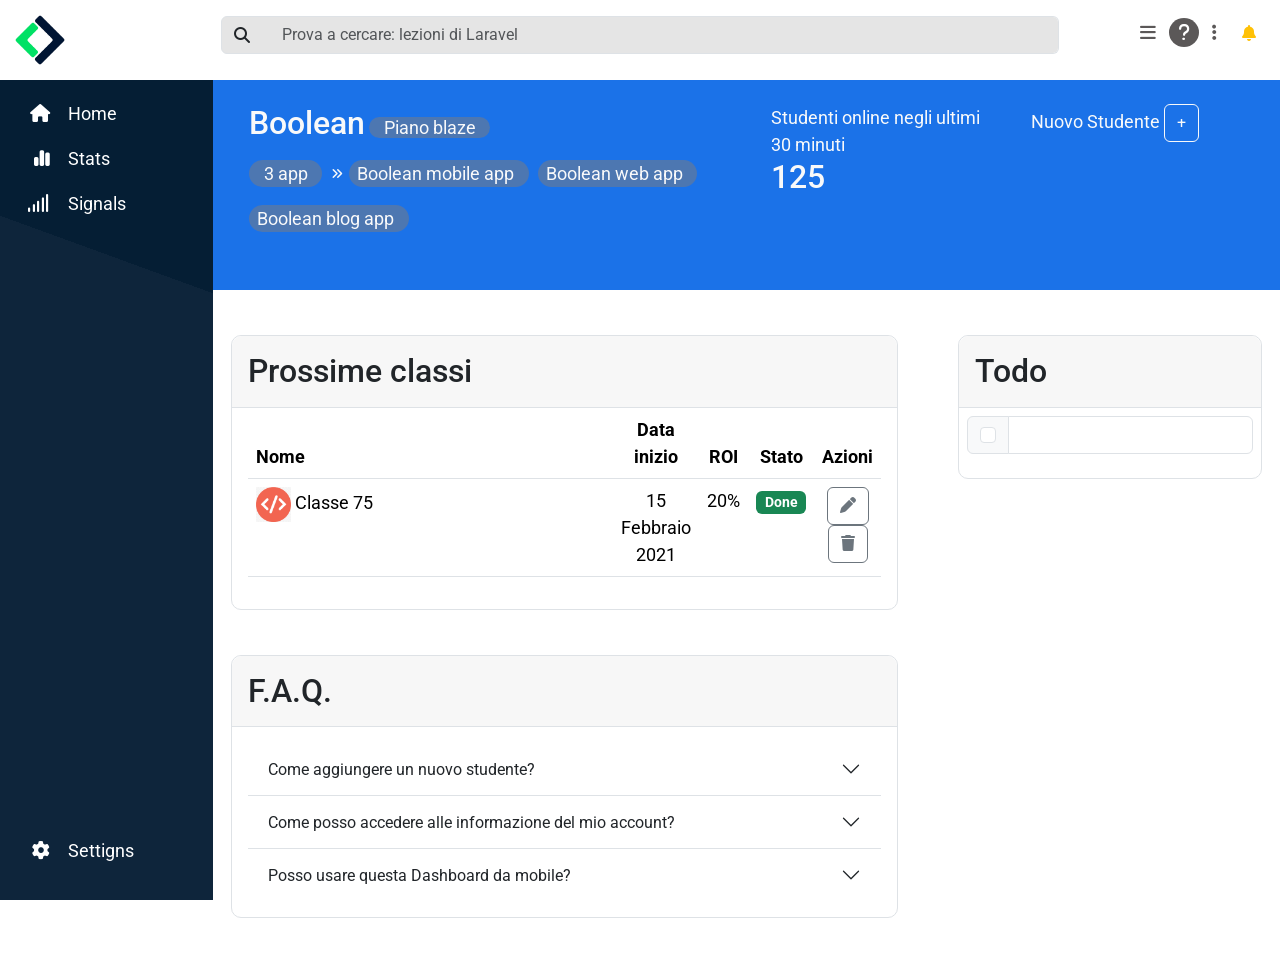
==== index.html @ 70391dd1 "fix tebella" ====
<!DOCTYPE html>
<html lang="en">
<head>
    <meta charset="UTF-8">
    <meta name="viewport" content="width=device-width, initial-scale=1.0">
    <title>Document</title>

    <!-- google fonts -->
    <link rel="preconnect" href="https://fonts.googleapis.com">
    <link rel="preconnect" href="https://fonts.gstatic.com" crossorigin>
    <link href="https://fonts.googleapis.com/css2?family=Roboto:wght@300;400;500;700;900&display=swap" rel="stylesheet">

    <!-- font awsome -->
    <link rel="stylesheet" href="https://cdnjs.cloudflare.com/ajax/libs/font-awesome/6.5.2/css/all.min.css" integrity="sha512-SnH5WK+bZxgPHs44uWIX+LLJAJ9/2PkPKZ5QiAj6Ta86w+fsb2TkcmfRyVX3pBnMFcV7oQPJkl9QevSCWr3W6A==" crossorigin="anonymous" referrerpolicy="no-referrer" />

    <!-- Bootstrap -->
    <link href="https://cdn.jsdelivr.net/npm/bootstrap@5.3.3/dist/css/bootstrap.min.css" rel="stylesheet" integrity="sha384-QWTKZyjpPEjISv5WaRU9OFeRpok6YctnYmDr5pNlyT2bRjXh0JMhjY6hW+ALEwIH" crossorigin="anonymous">

    <!-- css -->
    <link rel="stylesheet" href="css/style.css">
</head>
<body>
    
    <!-- inizio header -->
    <header class="fixed-top">

        <div class="row">

            <!-- colonna sinistra -->
            <div class="col-2">

                <img class="logo" src="img/mobile-logo.png" alt="Logo">

            </div>

            <!-- colonna centrale -->
            <div class="col p-3">

                <!-- BS form -->
                <div class="input-group flex-nowrap">
                    <span class="input-group-text" id="addon-wrapping"><i class="fa-solid fa-magnifying-glass"></i></span>

                    <input type="text" class="form-control border-start-0" placeholder="Prova a cercare: lezioni di Laravel" aria-label="Username" aria-describedby="addon-wrapping">
                  </div>

            </div>

            <!-- colonna destra -->
            <div class="col-1 col-lg-2 p-3 text-end">

                <!-- dropdown -->
                <!-- BS component -->
                <div class="dropdown">

                    <span class="desktop-version d-lg-inline">
                        <i class="fa-solid fa-bars"></i>
                        <i class="fa-solid fa-question"></i>
                        <i class="fa-solid fa-ellipsis-vertical"></i>
                    </span>

                    <a class="btn border-0 text-warning" href="#" role="button" data-bs-toggle="dropdown" aria-expanded="false">
                        <i class="fa-solid fa-bell"></i>
                    </a>
                  
                    <ul class="dropdown-menu">
                      <li><a class="dropdown-item" href="#">Profilo</a></li>
                      <li><a class="dropdown-item" href="#">Fatturazione</a></li>
                      <li><a class="dropdown-item" href="#">Logut</a></li>
                    </ul>
                  </div>

            </div>

        </div>

    </header>

    <!-- parte principale -->
    <main>

        <!-- cotainer tutta pagina -->
        <div class="container-fluid">
            <div class="row">

                <!-- colonna sinistra -->
                <div class="col-1 col-lg-2 p-0">

                    <div class="ms-box-sx d-flex flex-column justify-content-between">
                        
                        <div>
                            <ul class="desktop-version d-lg-block">

                                <li class="font-awesome home">Home</li>
                                <li class="font-awesome stats">Stats</li>
                                <li class="font-awesome signal">Signals</li>

                            </ul>

                            <div class="icone d-lg-none">
                                <i class="fa-solid fa-house"></i>
                                <i class="fa-solid fa-chart-simple"></i>
                                <i class="fa-solid fa-signal"></i>
                            </div>
                        </div>

                        <div>
                            <ul class="desktop-version d-lg-block">

                                <li class="font-awesome settings">Settigns</li>

                            </ul>

                            <div class="icone d-lg-none">
                                <i class="fa-solid fa-gear"></i>
                            </div>
                        </div>

                    </div>

                </div>

                <!-- colonna destra con cotenuti principali -->
                <div class="col p-0">

                    <div class="ms-container overflow-y-auto">

                         <!-- riga supeiore colonna princiaple -->
                        <div class="row m-0 text-light">

                            <div class="ms-bg">

                                <div class="col-12 p-0">

                                    <div class="row m-0 flex-wrap-reverse">

                                        <!-- breadcrumbs -->
                                        <div class="col-12 col-md-6 p-4">

                                            <!-- titolo -->
                                            <h2 class="d-inline">Boolean</h2>

                                            <a href="#" class="text-light text-decoration-none breadcrumb-item">Piano blaze</a>

                                            <!-- BS component -->
                                            <nav style="--bs-breadcrumb-divider: ;"         aria-label="breadcrumb">

                                                <!-- inizio lista -->
                                                <ol class="breadcrumb">

                                                <li class="breadcrumb-item"><a href="#" class="text-light text-decoration-none">3 app</a></li>

                                                <!-- font awsome icon -->
                                                <i class="fa-solid fa-angles-right"></i>

                                                <li class="breadcrumb-item d-lg-none"><a href="#" class="text-light text-decoration-none">+</a></li>

                                                <li class="breadcrumb-item desktop-version d-lg-inline"><a href="#" class="text-light text-decoration-none">Boolean mobile app</a></li>

                                                <li class="breadcrumb-item desktop-version d-lg-inline"><a href="#" class="text-light text-decoration-none">Boolean web app</a></li>

                                                <li class="breadcrumb-item desktop-version d-lg-inline"><a href="#" class="text-light text-decoration-none">Boolean blog app</a></li>
                                                
                                                </ol>
                                            </nav>
                                            
                                        </div>

                                        <!-- numero studenti -->
                                        <div class="col-12 col-md-3 p-4">
                                            <span>Studenti online negli ultimi 30 minuti</span>
                                            <h2>125</h2>
                                        </div>

                                        <!-- bottone + -->
                                        <div class="col-12 col-md-3 p-4">
                                            <span>Nuovo Studente</span>
                                            
                                            <a class="btn btn-outline-light" type="button" data-bs-toggle="collapse" data-bs-targert="#form" href="#form">
                                                +
                                            </a>

                                        </div>

                                    </div>

                                </div>

                            </div>    

                        </div>

                        <!-- form collegato al bottone nuovo studente -->
                        <div class="collapse collapse-horizontal close" id="form">

                            <div class="row">

                                <!-- colonna titolo -->
                                <div class="col-11 mb-3">
                                    <h5>Inserisci un nuovo studente</h5>
                                </div>

                                <!-- bottone chiusura -->
                                <div class="col-1 text-end">
                                    <a class="btn-close" type="button" data-bs-toggle="collapse" data-bs-targert="#form" href="#form"></a>
                                </div>

                                <!-- nome -->
                                <div class="col-12 col-md-6">
                                    <div class="mb-3">
                                        <label for="nome" class="form-label">Nome</label>
                                        <input type="text" class="form-control" id="nome">
                                      </div>
                                </div>

                                <!-- cognome -->
                                <div class="col-12 col-md-6">
                                    <div class="mb-3">
                                        <label for="cognome" class="form-label">Cognome</label>
                                        <input type="text" class="form-control" id="cognome">
                                      </div>
                                </div>

                                <!-- email -->
                                <div class="col-12 col-md-6">

                                    <!-- etichetta -->
                                    <label for="mail" class="form-label">Email</label>

                                    <!-- campo form -->
                                    <div class="input-group flex-nowrap">
                                        <span class="input-group-text" id="addon-wrapping">@</span>
                                        <input type="text" class="form-control" id="mail" aria-label="Username" aria-describedby="addon-wrapping">
                                      </div>
                                </div>

                                <!-- password -->
                                <div class="col-12 col-md-6">
                                    <div class="mb-3">
                                        <label for="password" class="form-label">Password</label>
                                        <input type="password" class="form-control" id="password">
                                      </div>
                                </div>

                                <!-- indirizzo -->
                                <div class="col-12">
                                    <div class="mb-3">
                                        <label for="indirizzo" class="form-label">Indirizzo</label>
                                        <input type="text" class="form-control" id="indirizzo">
                                      </div>
                                </div>

                                <!-- città -->
                                <div class="col-12 col-md-6">
                                    <div class="mb-3">
                                        <label for="citta" class="form-label">Città</label>
                                        <input type="text" class="form-control" id="citta">
                                      </div>
                                </div>

                                <!-- stato -->
                                <div class="col-12 col-md-4">

                                    <!-- etichetta -->
                                    <label for="scelta" class="form-label">Stato</label>

                                    <!-- form scelta -->
                                    <div class="input-group mb-3">
                                        <select class="form-select" id="scelta" aria-label="Example select with button addon">
                                          <option selected>Scegli...</option>
                                          <option value="italia">Italia</option>
                                          <option value="francia">Francia</option>
                                          <option value="germania">Germania</option>
                                        </select>
                                      </div>
                                </div>

                                <!-- cap -->
                                <div class="col-12 col-md-2">
                                    <div class="mb-3">
                                        <label for="cap" class="form-label">Cap</label>
                                        <input type="number" class="form-control" id="cap">
                                    </div>
                                </div>

                                <!-- scegli file -->
                                <div class="col-12">

                                    <!-- etichetta -->
                                    <label for="cap" class="form-label">Foto</label>

                                    <div class="input-group mb-3">
                                        <input type="file" class="form-control" id="inputGroupFile02">
                                      </div>
                                </div>

                                <!-- check -->
                                <div class="col-12 m-3 ms-0">
                                    <div class="form-check">
                                        <input class="form-check-input" type="checkbox" value="" id="selezione">
                                        <label class="form-check-label" for="selezione">
                                          Seleziona per proseguire
                                        </label>
                                      </div>
                                </div>

                                <!-- bottoni -->
                                <div class="col-12">
                                    <button type="button" class="btn btn-primary">Salva</button>
                                    <button type="button" class="btn btn-warning">Svuota</button>
                                </div>
                            </div>
                            

                        </div>

                        

                        <div class="row">

                            <!-- colonna tabella e domande -->
                            <div class="col-12 col-lg-8">

                                <!-- tabella -->
                                <div class="ms-sezione">

                                    <h2 class="titolo-sezione">Prossime classi</h2>

                                    <div class="p-3 pt-0">

                                        <table class="table table-hover">
                                            <thead>
                                              <tr>
                                                <th class="big">Nome</th>
                                                <th class="text-center desktop">Data inizio</th>
                                                <th class="text-center desktop">ROI</th>
                                                <th class="text-center">Stato</th>
                                                <th class="text-center">Azioni</th>
                                              </tr>
                                            </thead>

                                            <tbody>
                                              <tr>
                                                <td class="big"><img src="img/class-avatar.jpg" alt="Avatar classe">Classe 75</td>
                                                <td class="text-center desktop">15 Febbraio 2021</td>
                                                <td class="text-center desktop">20%</td>
                                                <td class="text-center"><span class="badge text-bg-success">Done</span></td>
                                                <td class="text-center"><span class="btn btn-outline-secondary"><i class="fa-solid fa-pen"></i></span>
                                                    <span class="btn btn-outline-secondary"><i class="fa-solid fa-trash"></i></span></td>
                                              </tr>

                                            </tbody>

                                        </table>

                                    </div>

                                </div>

                                <!-- faq -->
                                <div class="ms-sezione">
                                    <h2 class="titolo-sezione">F.A.Q.</h2>

                                    <!-- BS accordion -->
                                    <div class="accordion accordion-flush p-3" id="accordionFlushExample">
                                        <div class="accordion-item">
                                          <h2 class="accordion-header" id="flush-headingOne">
                                            <button class="accordion-button collapsed" type="button" data-bs-toggle="collapse" data-bs-target="#flush-collapseOne" aria-expanded="false" aria-controls="flush-collapseOne">
                                              Come aggiungere un nuovo studente?
                                            </button>
                                          </h2>
                                          <div id="flush-collapseOne" class="accordion-collapse collapse" aria-labelledby="flush-headingOne" data-bs-parent="#accordionFlushExample">
                                            <div class="accordion-body">Lorem ipsum dolor sit, amet consectetur adipisicing elit. Sint officiis eum ut architecto consequuntur veritatis repudiandae, quo tempora. Incidunt libero fuga minus laboriosam et vel maxime, ullam voluptates non numquam.</div>
                                          </div>
                                        </div>
                                        <div class="accordion-item">
                                          <h2 class="accordion-header" id="flush-headingTwo">
                                            <button class="accordion-button collapsed" type="button" data-bs-toggle="collapse" data-bs-target="#flush-collapseTwo" aria-expanded="false" aria-controls="flush-collapseTwo">
                                              Come posso accedere alle informazione del mio account?
                                            </button>
                                          </h2>
                                          <div id="flush-collapseTwo" class="accordion-collapse collapse" aria-labelledby="flush-headingTwo" data-bs-parent="#accordionFlushExample">
                                            <div class="accordion-body">Lorem ipsum dolor sit amet consectetur adipisicing elit. Ut magni tenetur reiciendis nulla laboriosam earum accusamus ducimus, ipsam facilis dolore eum quasi atque nemo minima ad, iusto provident, quod corporis. Lorem ipsum dolor sit amet consectetur adipisicing elit. Facilis, numquam quae quas et expedita ipsa sapiente voluptatum rem aperiam, fugiat, asperiores sunt cumque cupiditate quos velit aut quo aliquam nemo?</div>
                                          </div>
                                        </div>
                                        <div class="accordion-item">
                                          <h2 class="accordion-header" id="flush-headingThree">
                                            <button class="accordion-button collapsed" type="button" data-bs-toggle="collapse" data-bs-target="#flush-collapseThree" aria-expanded="false" aria-controls="flush-collapseThree">
                                              Posso usare questa Dashboard da mobile?
                                            </button>
                                          </h2>
                                          <div id="flush-collapseThree" class="accordion-collapse collapse" aria-labelledby="flush-headingThree" data-bs-parent="#accordionFlushExample">
                                            <div class="accordion-body">Lorem ipsum dolor sit amet consectetur adipisicing elit. Nihil, earum nobis. Eos dolorem ex enim maxime ab, ea ut exercitationem nulla, ipsum debitis delectus molestias quos? Pariatur, sunt. Corrupti, mollitia. Lorem ipsum dolor sit amet consectetur, adipisicing elit. Autem maxime temporibus dolore nam! Aut, necessitatibus? Numquam temporibus, qui architecto neque sit saepe aperiam earum corporis, facere laboriosam dolorem ducimus maiores! Lorem ipsum dolor sit amet consectetur adipisicing elit. Inventore ad quos dolores sed itaque id maiores modi, optio laboriosam quia unde sit. Voluptatum voluptatibus, doloremque mollitia recusandae excepturi itaque autem?</div>
                                          </div>
                                        </div>
                                      </div>
                                </div>

                            </div>
                                
                            <!-- colonna to do e grafico -->
                            <div class="col-12 col-lg-4">

                                <!-- to do -->
                                <div class="ms-sezione">
                                    <h2 class="titolo-sezione">Todo</h2>

                                    <div class="input-group mb-3 p-2">
                                        <div class="input-group-text">
                                          <input class="form-check-input mt-0" type="checkbox" value="" aria-label="Checkbox for following text input">
                                        </div>
                                        <input type="text" class="form-control" aria-label="Text input with checkbox">
                                      </div>
                                </div>

                            </div>
        
                        </div>

                    </div>

                </div>

            </div>
        </div>

    </main>
    
    <!-- JS -->
    <script src="https://cdn.jsdelivr.net/npm/bootstrap@5.3.3/dist/js/bootstrap.bundle.min.js" integrity="sha384-YvpcrYf0tY3lHB60NNkmXc5s9fDVZLESaAA55NDzOxhy9GkcIdslK1eN7N6jIeHz" crossorigin="anonymous"></script>

</body>
</html>
---- css/style.css ----
/* generali */
body{
    font-family: "Roboto", sans-serif;
    font-size: 18px;
    position: relative;
}


img{
    max-width: 100%;
    max-height: 100%;
}

i{
    margin-right: 0.5em;
}

ul{
    list-style: none;
}

li{
    padding-left: 1em;
    margin-bottom: 1em;
}

nav{
    margin-top: 1em;
}

/* DEBUG */

[class*="col"]{

    
    
}

.col [class*="col"] {
    
}

.col-12 [class*="col"]{
    

}





/* HEADER */

header{
    height: 80px;
    background-color: white;
}

.logo{
    height: 80px;
}

header .input-group-text, header .form-control{
    background-color: rgb(229 229 229);
}

header .desktop-version i{
    color: rgb(91 88 88);
}

.desktop-version .fa-question{
    color: white;
    background-color: rgb(91 88 88);
    padding: 0.3em 0.5em;
    border-radius: 50%;
}

/* non visibile nelle versioni mobile e tablet */
.desktop-version{
    display: none;
}





/* MAIN */

/* colonna sinistra */
.ms-box-sx{
    padding: 100px 1em 1em;
    height: 100vh;
    color: white;
    background: linear-gradient(
        -160deg,
        rgb(5 30 52)0%,
        rgb(5 30 52)30%,
        rgb(14 37 59) 30%,
        rgb(14 37 59) 100%
    );
}


.ms-container{
    padding-top: 80px;
    height: 100%;
    width: 100%;
}


.font-awesome::marker{
    font-family: "FontAwesome";
}

.home{
    list-style: "\f015";
}

.stats{
    list-style: "\e473";
}

.signal{
    list-style: "\f012";
}

.settings{
    list-style: "\f013";
}

.icone{
    text-align: center;
}

.icone i{
    margin-right: 0;
    margin-bottom: 1em;
    display: block;
}




/* COLONNA PRINCIPALE */

/* barra superiore */
.ms-bg{
    background-color: rgb(27 114 232);
}

/* breadcrumbs */
.breadcrumb-item{
    background-color: rgba(128, 125, 125, 0.5);
    padding: 0 0.8em;
    border-radius: 20px;
    margin-right: 0.5em;
}

.breadcrumb i{
    font-size: 12px;
    vertical-align: middle;
    margin: 0.6em 0.5em 0 0;
}



/* collapse */
#form{
    position: absolute;
    right: 0;
    top: 0;
    z-index: 1200;
    width: 45%;
    height: 100vh;
    padding: 1em 1em;

    /* debug */
    background-color: white;
}

@media screen and (max-width:991px) {
    #form{
        width: 100%;
    }
}




/* parte centrale */
.ms-sezione{
    background-color: white;
    margin-bottom: 0;
    border-radius: 10px;
    border: 1px solid #dee2e6;
    margin: 2.5em 1em;
}


.titolo-sezione{
    background-color: rgb(247 247 247);
    padding: 0.5em;
    margin-bottom: 0;
    border-radius: 10px 10px 0 0;
    border-bottom: 1px solid #dee2e6;
}

/* tabella */
table img{
    width: 35px;
    margin-right: 0.2em;
}

table i{
    margin: 0;
}

.big{
    width: 60%;
}

@media screen and (max-width:800px) {
    .desktop{
        display: none;
    }
}
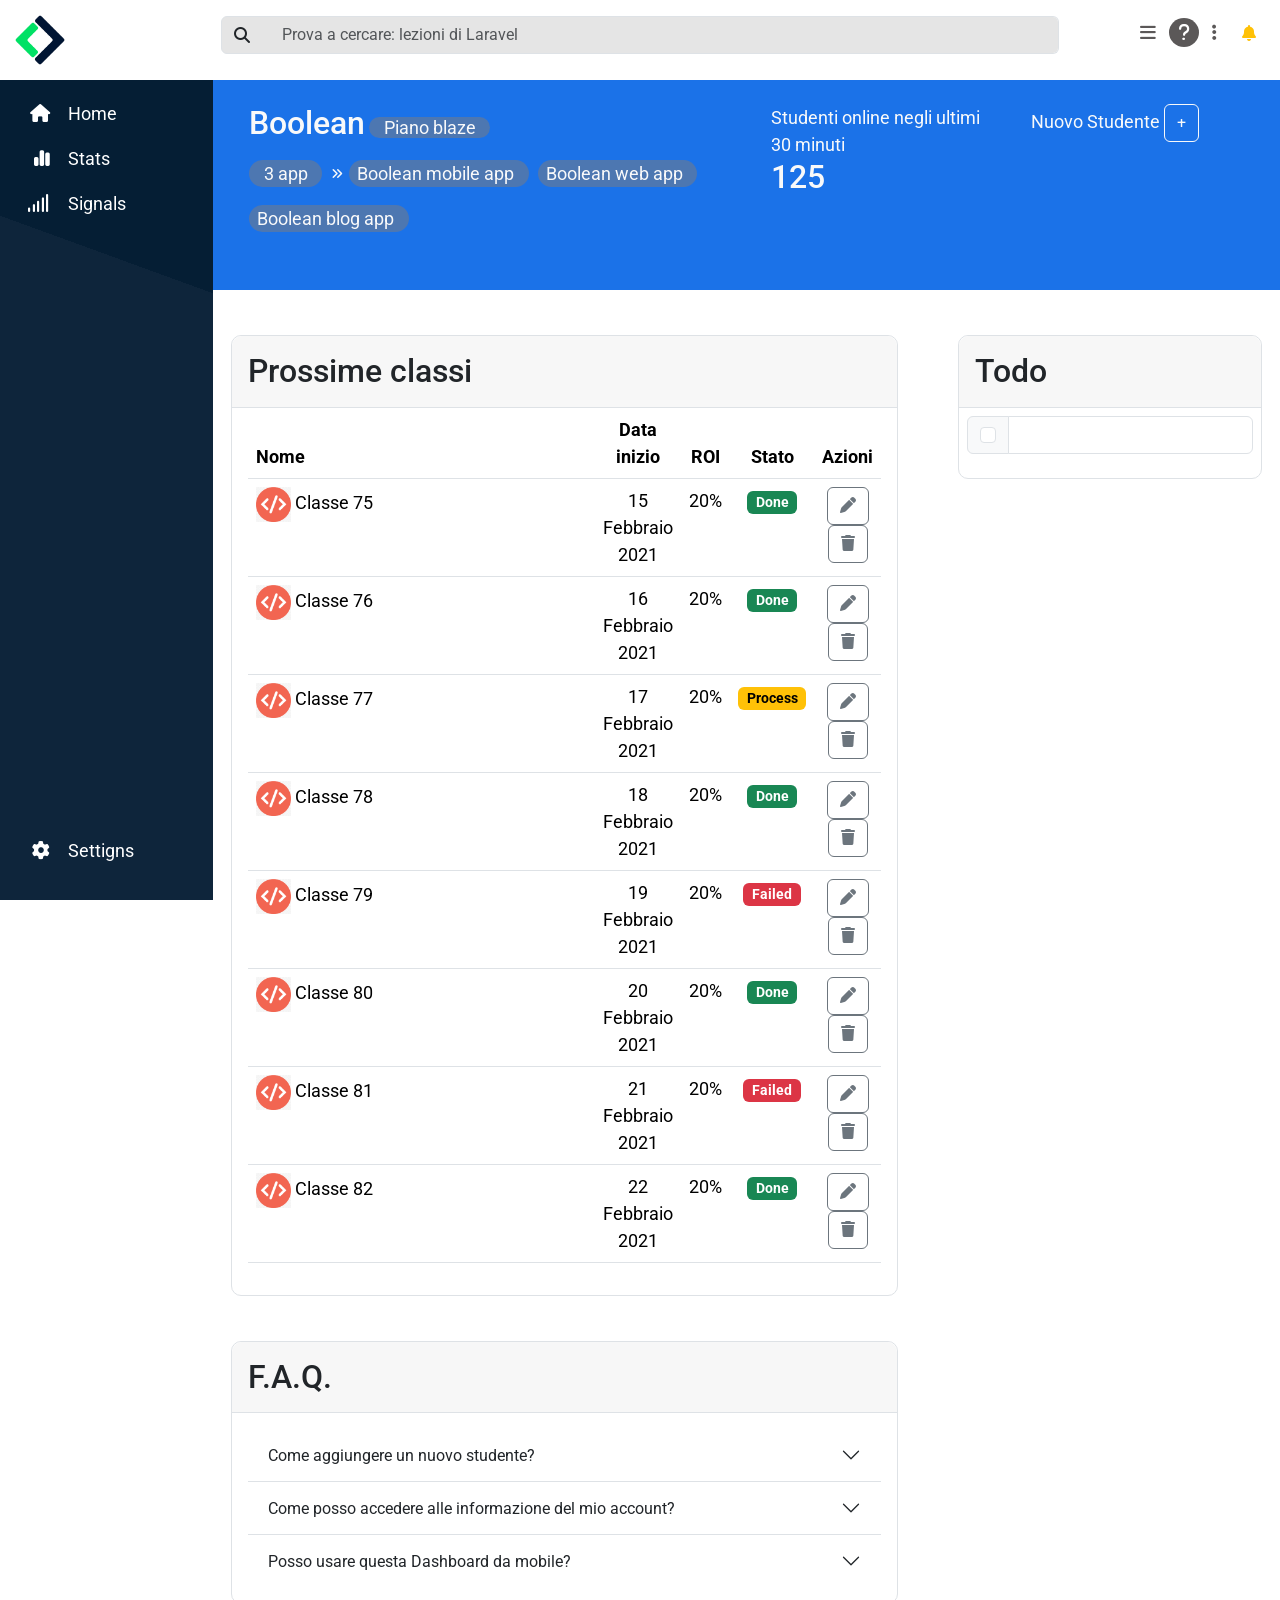
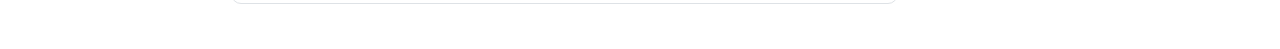
==== commit 8965c3b4: "fine tabella" ====
--- a/index.html
+++ b/index.html
@@ -340,10 +340,145 @@
 
                                             <tbody>
                                               <tr>
+                                                <!-- numero classe -->
                                                 <td class="big"><img src="img/class-avatar.jpg" alt="Avatar classe">Classe 75</td>
+
+                                                <!-- data inizio -->
                                                 <td class="text-center desktop">15 Febbraio 2021</td>
-                                                <td class="text-center desktop">20%</td>
+
+                                                <!-- percentuale -->
+                                                <td class="text-center desktop">20%</td>
+
+                                                <!-- etichetta -->
                                                 <td class="text-center"><span class="badge text-bg-success">Done</span></td>
+
+                                                <!-- bottoni -->
+                                                <td class="text-center"><span class="btn btn-outline-secondary"><i class="fa-solid fa-pen"></i></span>
+                                                    <span class="btn btn-outline-secondary"><i class="fa-solid fa-trash"></i></span></td>
+                                              </tr>
+
+                                              <tr>
+                                                <!-- numero classe -->
+                                                <td class="big"><img src="img/class-avatar.jpg" alt="Avatar classe">Classe 76</td>
+
+                                                <!-- data inizio -->
+                                                <td class="text-center desktop">16 Febbraio 2021</td>
+
+                                                <!-- percentuale -->
+                                                <td class="text-center desktop">20%</td>
+
+                                                <!-- etichetta -->
+                                                <td class="text-center"><span class="badge text-bg-success">Done</span></td>
+
+                                                <!-- bottoni -->
+                                                <td class="text-center"><span class="btn btn-outline-secondary"><i class="fa-solid fa-pen"></i></span>
+                                                    <span class="btn btn-outline-secondary"><i class="fa-solid fa-trash"></i></span></td>
+                                              </tr>
+
+                                              <tr>
+                                                <!-- numero classe -->
+                                                <td class="big"><img src="img/class-avatar.jpg" alt="Avatar classe">Classe 77</td>
+
+                                                <!-- data inizio -->
+                                                <td class="text-center desktop">17 Febbraio 2021</td>
+
+                                                <!-- percentuale -->
+                                                <td class="text-center desktop">20%</td>
+
+                                                <!-- etichetta -->
+                                                <td class="text-center"><span class="badge text-bg-warning">Process</span></td>
+
+                                                <!-- bottoni -->
+                                                <td class="text-center"><span class="btn btn-outline-secondary"><i class="fa-solid fa-pen"></i></span>
+                                                    <span class="btn btn-outline-secondary"><i class="fa-solid fa-trash"></i></span></td>
+                                              </tr>
+
+                                              <tr>
+                                                <!-- numero classe -->
+                                                <td class="big"><img src="img/class-avatar.jpg" alt="Avatar classe">Classe 78</td>
+
+                                                <!-- data inizio -->
+                                                <td class="text-center desktop">18 Febbraio 2021</td>
+
+                                                <!-- percentuale -->
+                                                <td class="text-center desktop">20%</td>
+
+                                                <!-- etichetta -->
+                                                <td class="text-center"><span class="badge text-bg-success">Done</span></td>
+
+                                                <!-- bottoni -->
+                                                <td class="text-center"><span class="btn btn-outline-secondary"><i class="fa-solid fa-pen"></i></span>
+                                                    <span class="btn btn-outline-secondary"><i class="fa-solid fa-trash"></i></span></td>
+                                              </tr>
+
+                                              <tr>
+                                                <!-- numero classe -->
+                                                <td class="big"><img src="img/class-avatar.jpg" alt="Avatar classe">Classe 79</td>
+
+                                                <!-- data inizio -->
+                                                <td class="text-center desktop">19 Febbraio 2021</td>
+
+                                                <!-- percentuale -->
+                                                <td class="text-center desktop">20%</td>
+
+                                                <!-- etichetta -->
+                                                <td class="text-center"><span class="badge text-bg-danger">Failed</span></td>
+
+                                                <!-- bottoni -->
+                                                <td class="text-center"><span class="btn btn-outline-secondary"><i class="fa-solid fa-pen"></i></span>
+                                                    <span class="btn btn-outline-secondary"><i class="fa-solid fa-trash"></i></span></td>
+                                              </tr>
+
+                                              <tr>
+                                                <!-- numero classe -->
+                                                <td class="big"><img src="img/class-avatar.jpg" alt="Avatar classe">Classe 80</td>
+
+                                                <!-- data inizio -->
+                                                <td class="text-center desktop">20 Febbraio 2021</td>
+
+                                                <!-- percentuale -->
+                                                <td class="text-center desktop">20%</td>
+
+                                                <!-- etichetta -->
+                                                <td class="text-center"><span class="badge text-bg-success">Done</span></td>
+
+                                                <!-- bottoni -->
+                                                <td class="text-center"><span class="btn btn-outline-secondary"><i class="fa-solid fa-pen"></i></span>
+                                                    <span class="btn btn-outline-secondary"><i class="fa-solid fa-trash"></i></span></td>
+                                              </tr>
+
+                                              <tr>
+                                                <!-- numero classe -->
+                                                <td class="big"><img src="img/class-avatar.jpg" alt="Avatar classe">Classe 81</td>
+
+                                                <!-- data inizio -->
+                                                <td class="text-center desktop">21 Febbraio 2021</td>
+
+                                                <!-- percentuale -->
+                                                <td class="text-center desktop">20%</td>
+
+                                                <!-- etichetta -->
+                                                <td class="text-center"><span class="badge text-bg-danger">Failed</span></td>
+
+                                                <!-- bottoni -->
+                                                <td class="text-center"><span class="btn btn-outline-secondary"><i class="fa-solid fa-pen"></i></span>
+                                                    <span class="btn btn-outline-secondary"><i class="fa-solid fa-trash"></i></span></td>
+                                              </tr>
+
+                                              <tr>
+                                                <!-- numero classe -->
+                                                <td class="big"><img src="img/class-avatar.jpg" alt="Avatar classe">Classe 82</td>
+
+                                                <!-- data inizio -->
+                                                <td class="text-center desktop">22 Febbraio 2021</td>
+
+                                                <!-- percentuale -->
+                                                <td class="text-center desktop">20%</td>
+
+                                                <!-- etichetta -->
+                                                <td class="text-center"><span class="badge text-bg-success">Done</span></td>
+
+                                                <!-- bottoni -->
                                                 <td class="text-center"><span class="btn btn-outline-secondary"><i class="fa-solid fa-pen"></i></span>
                                                     <span class="btn btn-outline-secondary"><i class="fa-solid fa-trash"></i></span></td>
                                               </tr>
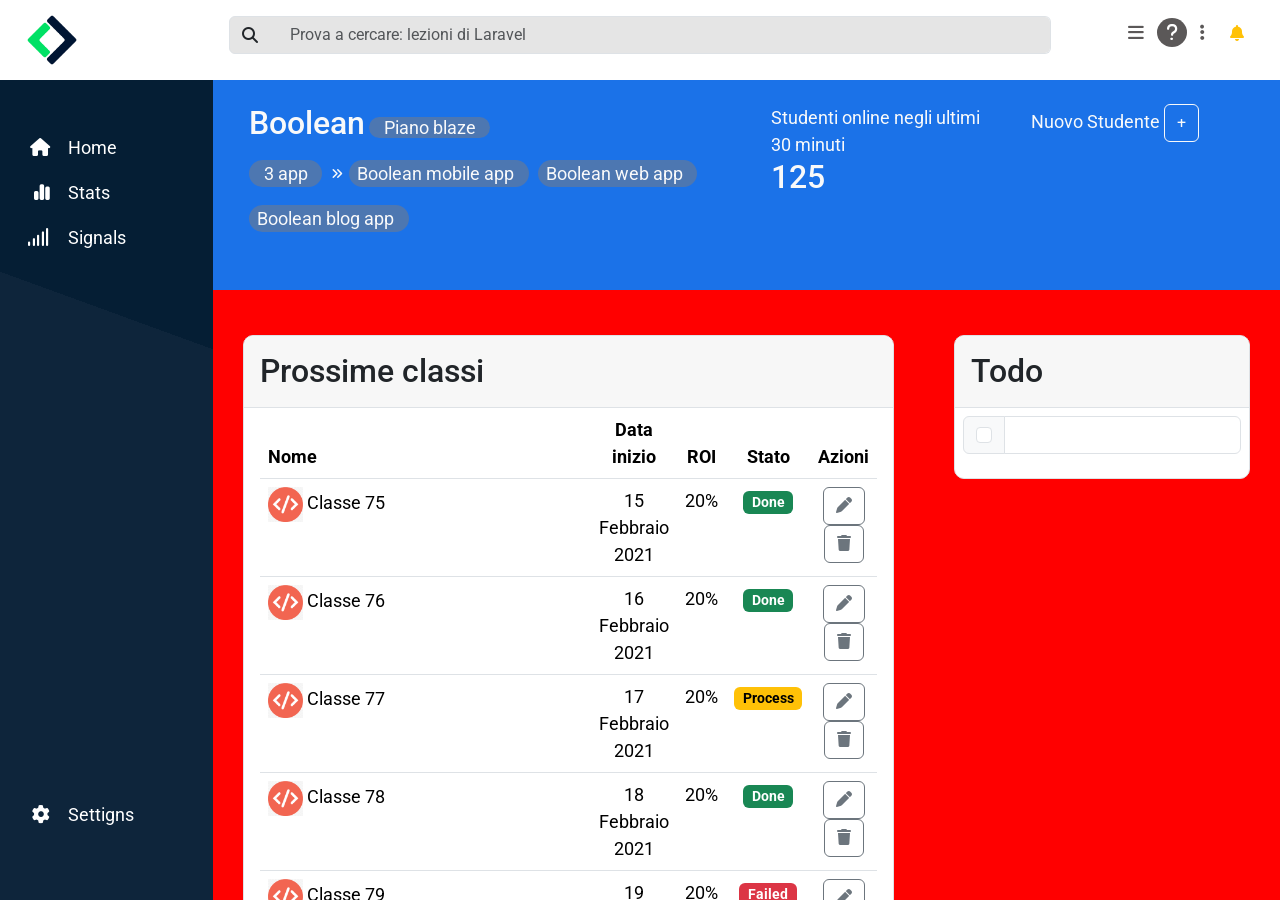
==== commit 9e16e546: "cambio header in fixed e fix scroll verticale pagina" ====
--- a/index.html
+++ b/index.html
@@ -22,9 +22,9 @@
 <body>
     
     <!-- inizio header -->
-    <header class="fixed-top">
-
-        <div class="row">
+    <header>
+
+        <div class="row m-0">
 
             <!-- colonna sinistra -->
             <div class="col-2">
@@ -79,8 +79,8 @@
     <main>
 
         <!-- cotainer tutta pagina -->
-        <div class="container-fluid">
-            <div class="row">
+        <div class="ms-main-container">
+            <div class="row m-0">
 
                 <!-- colonna sinistra -->
                 <div class="col-1 col-lg-2 p-0">
@@ -122,7 +122,7 @@
                 <!-- colonna destra con cotenuti principali -->
                 <div class="col p-0">
 
-                    <div class="ms-container overflow-y-auto">
+                    <div class="ms-container">
 
                          <!-- riga supeiore colonna princiaple -->
                         <div class="row m-0 text-light">
@@ -315,7 +315,7 @@
 
                         
 
-                        <div class="row">
+                        <div class="row m-0">
 
                             <!-- colonna tabella e domande -->
                             <div class="col-12 col-lg-8">
--- a/css/style.css
+++ b/css/style.css
@@ -86,10 +86,16 @@
 
 /* MAIN */
 
+.ms-main-container{
+    height: calc(100vh - 80px);
+    background-color: red;
+}
+
+
 /* colonna sinistra */
 .ms-box-sx{
-    padding: 100px 1em 1em;
-    height: 100vh;
+    padding:3em 1em;
+    height: calc(100vh - 80px);
     color: white;
     background: linear-gradient(
         -160deg,
@@ -100,14 +106,6 @@
     );
 }
 
-
-.ms-container{
-    padding-top: 80px;
-    height: 100%;
-    width: 100%;
-}
-
-
 .font-awesome::marker{
     font-family: "FontAwesome";
 }
@@ -142,6 +140,11 @@
 
 
 /* COLONNA PRINCIPALE */
+.ms-container{
+    height: calc(100vh - 80px);
+    overflow-y: scroll;
+}
+
 
 /* barra superiore */
 .ms-bg{
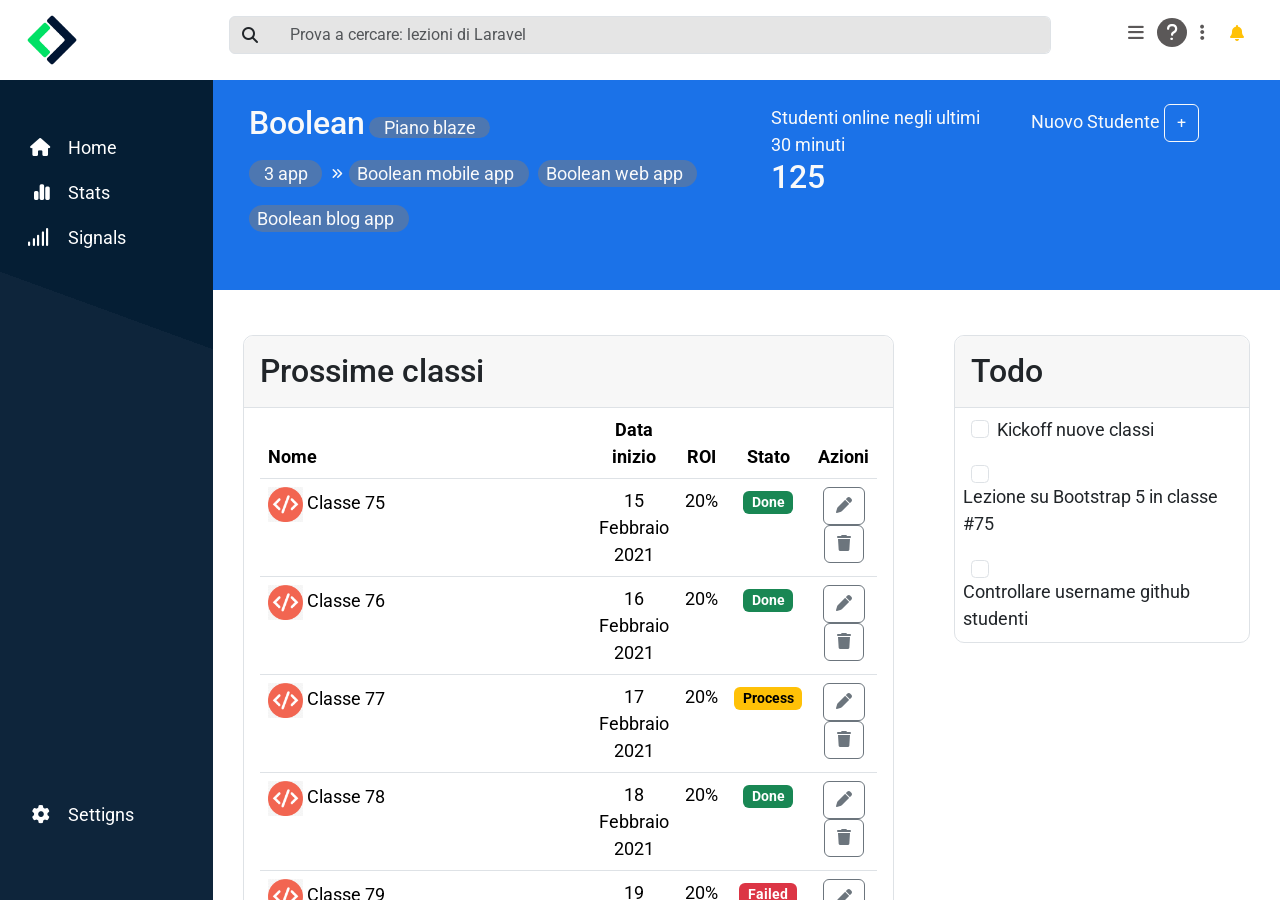
==== commit 158d6fc5: "sezione todo" ====
--- a/index.html
+++ b/index.html
@@ -539,12 +539,29 @@
                                 <div class="ms-sezione">
                                     <h2 class="titolo-sezione">Todo</h2>
 
-                                    <div class="input-group mb-3 p-2">
-                                        <div class="input-group-text">
-                                          <input class="form-check-input mt-0" type="checkbox" value="" aria-label="Checkbox for following text input">
-                                        </div>
-                                        <input type="text" class="form-control" aria-label="Text input with checkbox">
-                                      </div>
+                                    <!-- primo checkbox -->
+                                    <div class="form-check p-2">
+                                        <input class="form-check-input ms-2 me-2" type="checkbox" value="" id="flexCheckDefault">
+                                        <label class="form-check-label" for="flexCheckDefault">
+                                          Kickoff nuove classi
+                                        </label>
+                                    </div>
+
+                                    <!-- secondo check box -->
+                                    <div class="form-check p-2">
+                                        <input class="form-check-input ms-2 me-2" type="checkbox" value="" id="flexCheckDefault">
+                                        <label class="form-check-label" for="flexCheckDefault">
+                                          Lezione su Bootstrap 5 in classe #75
+                                        </label>
+                                    </div>
+
+                                    <!-- terzo check box -->
+                                    <div class="form-check p-2">
+                                        <input class="form-check-input ms-2 me-2" type="checkbox" value="" id="flexCheckDefault">
+                                        <label class="form-check-label" for="flexCheckDefault">
+                                          Controllare username github studenti
+                                        </label>
+                                    </div>
                                 </div>
 
                             </div>
--- a/css/style.css
+++ b/css/style.css
@@ -88,7 +88,6 @@
 
 .ms-main-container{
     height: calc(100vh - 80px);
-    background-color: red;
 }
 
 
@@ -181,11 +180,6 @@
     background-color: white;
 }
 
-@media screen and (max-width:991px) {
-    #form{
-        width: 100%;
-    }
-}
 
 
 
@@ -222,6 +216,28 @@
     width: 60%;
 }
 
+/* todo */
+
+
+
+
+
+
+
+
+
+
+
+
+/* media query intermedie */
+
+@media screen and (max-width:991px) {
+    #form{
+        width: 100%;
+    }
+}
+
+
 @media screen and (max-width:800px) {
     .desktop{
         display: none;
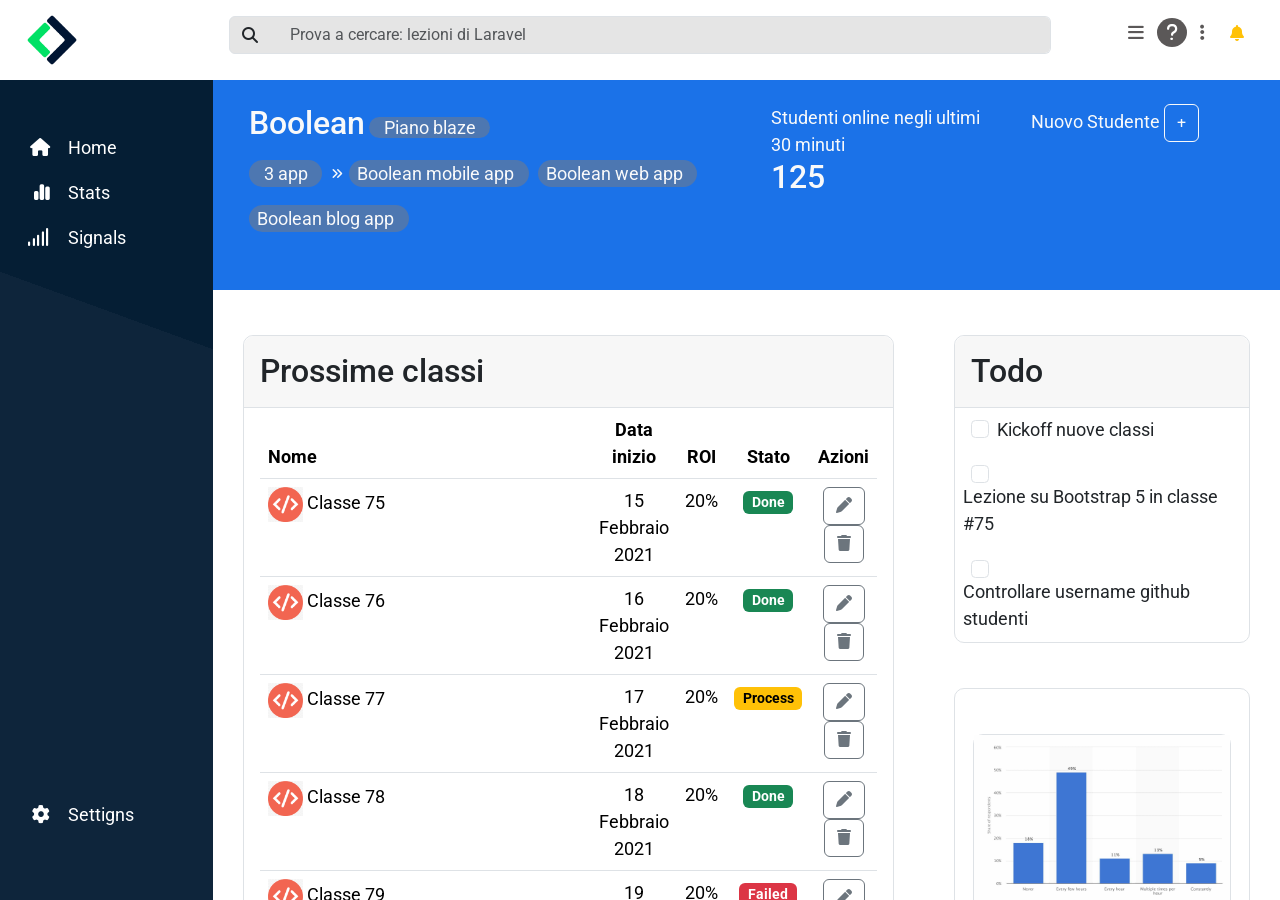
==== commit 95345f2c: "inizio sezione grafico" ====
--- a/index.html
+++ b/index.html
@@ -564,6 +564,20 @@
                                     </div>
                                 </div>
 
+                                <!-- sezione grafico -->
+                                <div class="ms-sezione">
+                                    
+                                    <div class="ms-sezione">
+
+                                        <img src="img/stats.jpeg" alt="grafico">
+
+                                        <h4 class="ps-3">Utenti attivi</h4>
+                                        <span class="ps-3">Lista degli utenti attivi in piattaforma nell'ultimo mese</span>
+
+                                    </div>
+
+                                </div>
+
                             </div>
         
                         </div>
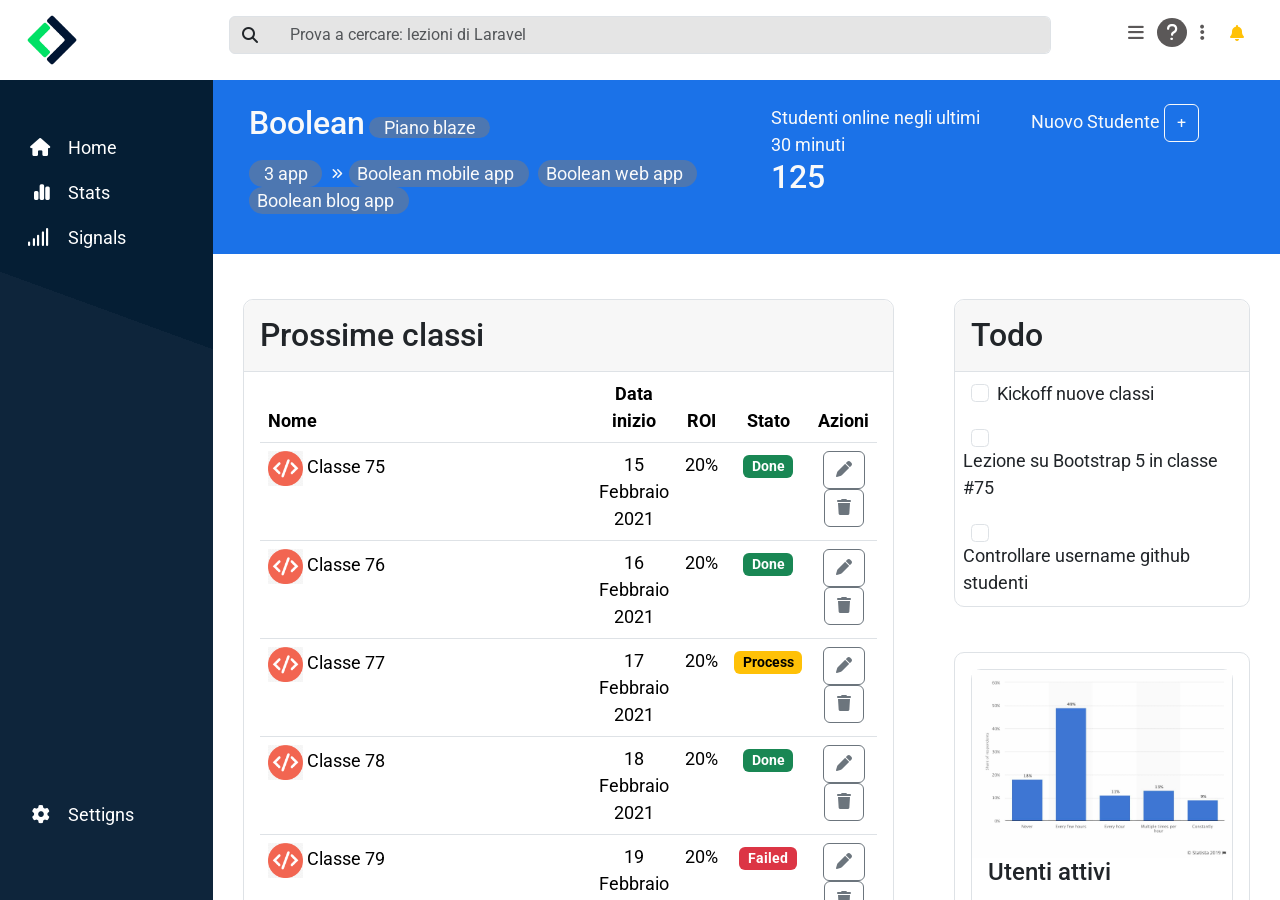
==== commit ca2248ef: "fine sezione grafico" ====
--- a/index.html
+++ b/index.html
@@ -567,12 +567,25 @@
                                 <!-- sezione grafico -->
                                 <div class="ms-sezione">
                                     
-                                    <div class="ms-sezione">
+                                    <div class="ms-sezione m-3">
 
                                         <img src="img/stats.jpeg" alt="grafico">
 
                                         <h4 class="ps-3">Utenti attivi</h4>
-                                        <span class="ps-3">Lista degli utenti attivi in piattaforma nell'ultimo mese</span>
+                                        <span class="ps-3 mb-3 d-inline-block">Lista degli utenti attivi in piattaforma nell'ultimo mese</span>
+
+                                        <!-- BS card components -->
+                                        <div class="card border-0">
+                                            <ul class="list-group list-group-flush">
+                                              <li class="list-group-item ms-border-top">Gennaio: 1200</li>
+                                              <li class="list-group-item">Febbraio: 800</li>
+                                              <li class="list-group-item">Mazo: 1500</li>
+                                            </ul>
+
+                                            <div class="card-body ms-border-top">
+                                                <a href="#" class="card-link">Visulizza report approfondito</a>
+                                            </div>
+                                        </div>
 
                                     </div>
 
--- a/css/style.css
+++ b/css/style.css
@@ -20,8 +20,7 @@
 }
 
 li{
-    padding-left: 1em;
-    margin-bottom: 1em;
+
 }
 
 nav{
@@ -105,6 +104,11 @@
     );
 }
 
+.ms-box-sx li{
+    padding-left: 1em;
+    margin-bottom: 1em;
+}
+
 .font-awesome::marker{
     font-family: "FontAwesome";
 }
@@ -216,7 +220,10 @@
     width: 60%;
 }
 
-/* todo */
+/* grafico */
+.ms-border-top{
+    border-top: 1px solid #dee2e6 !important;
+}
 
 
 
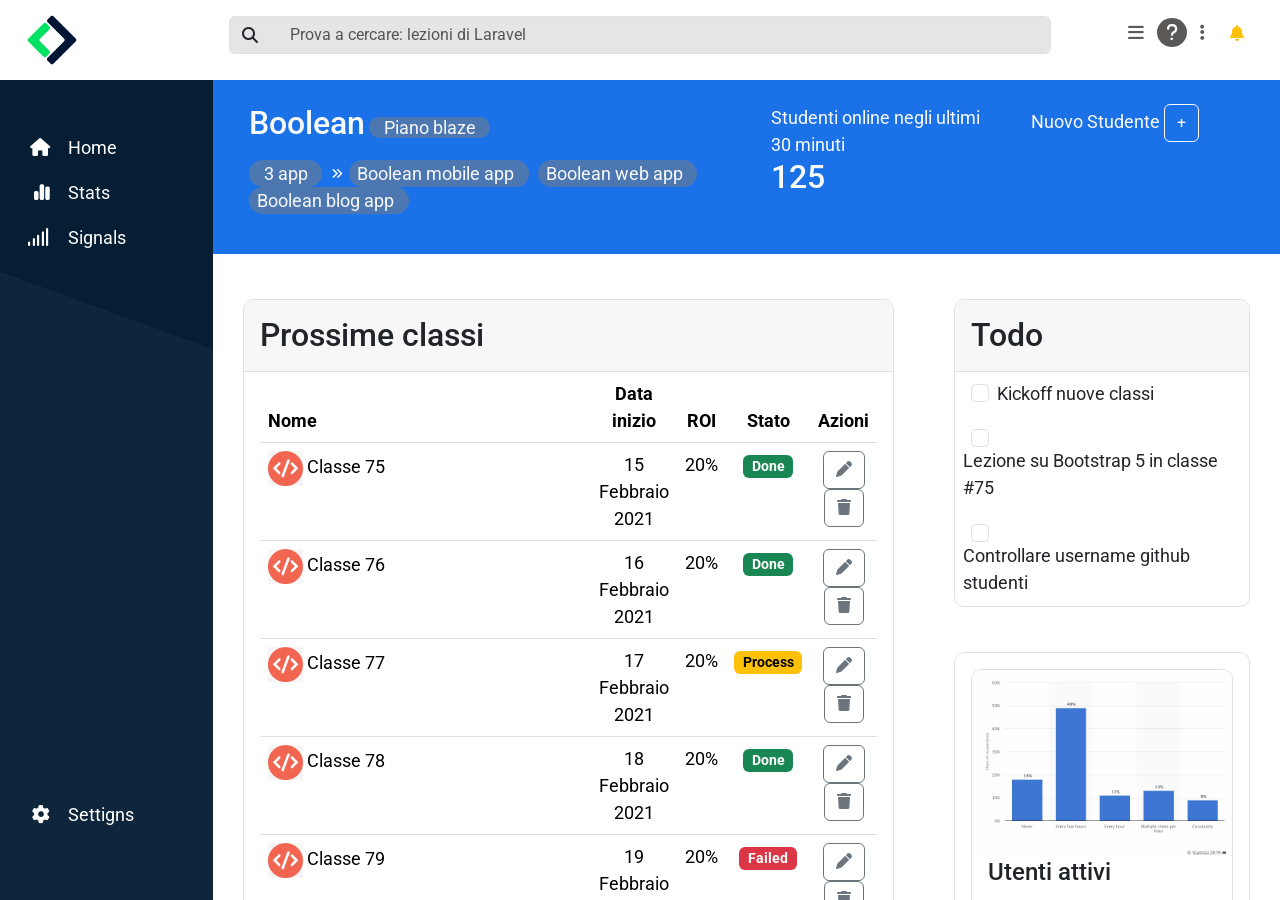
==== commit c887cc0c: "aggiunta commenti" ====
--- a/index.html
+++ b/index.html
@@ -78,7 +78,7 @@
     <!-- parte principale -->
     <main>
 
-        <!-- cotainer tutta pagina -->
+        <!-- container tutta pagina -->
         <div class="ms-main-container">
             <div class="row m-0">
 
@@ -122,7 +122,7 @@
                 <!-- colonna destra con cotenuti principali -->
                 <div class="col p-0">
 
-                    <div class="ms-container">
+                    <div class="ms-container-overflow">
 
                          <!-- riga supeiore colonna princiaple -->
                         <div class="row m-0 text-light">
@@ -593,14 +593,21 @@
 
                             </div>
         
+                            <!-- chiusura row con colonna tabella/faq e colonna todo/grafico -->
                         </div>
 
+                        <!-- chiusura ms-container-overflow -->
                     </div>
-
+                
+                    <!-- chiusura colonna destra contenuti principali -->
                 </div>
 
+                <!-- chiusura row con colonna menu sinistra e colonna destra contenuti principali -->
             </div>
+
+            <!-- chiusura ms-manin-container -->
         </div>
+
 
     </main>
     
--- a/css/style.css
+++ b/css/style.css
@@ -19,30 +19,11 @@
     list-style: none;
 }
 
-li{
-
-}
 
 nav{
     margin-top: 1em;
 }
 
-/* DEBUG */
-
-[class*="col"]{
-
-    
-    
-}
-
-.col [class*="col"] {
-    
-}
-
-.col-12 [class*="col"]{
-    
-
-}
 
 
 
@@ -143,7 +124,7 @@
 
 
 /* COLONNA PRINCIPALE */
-.ms-container{
+.ms-container-overflow{
     height: calc(100vh - 80px);
     overflow-y: scroll;
 }
@@ -179,8 +160,6 @@
     width: 45%;
     height: 100vh;
     padding: 1em 1em;
-
-    /* debug */
     background-color: white;
 }
 
@@ -195,6 +174,7 @@
     border-radius: 10px;
     border: 1px solid #dee2e6;
     margin: 2.5em 1em;
+    overflow: hidden;
 }
 
 
@@ -217,7 +197,7 @@
 }
 
 .big{
-    width: 60%;
+    width: 55%;
 }
 
 /* grafico */
